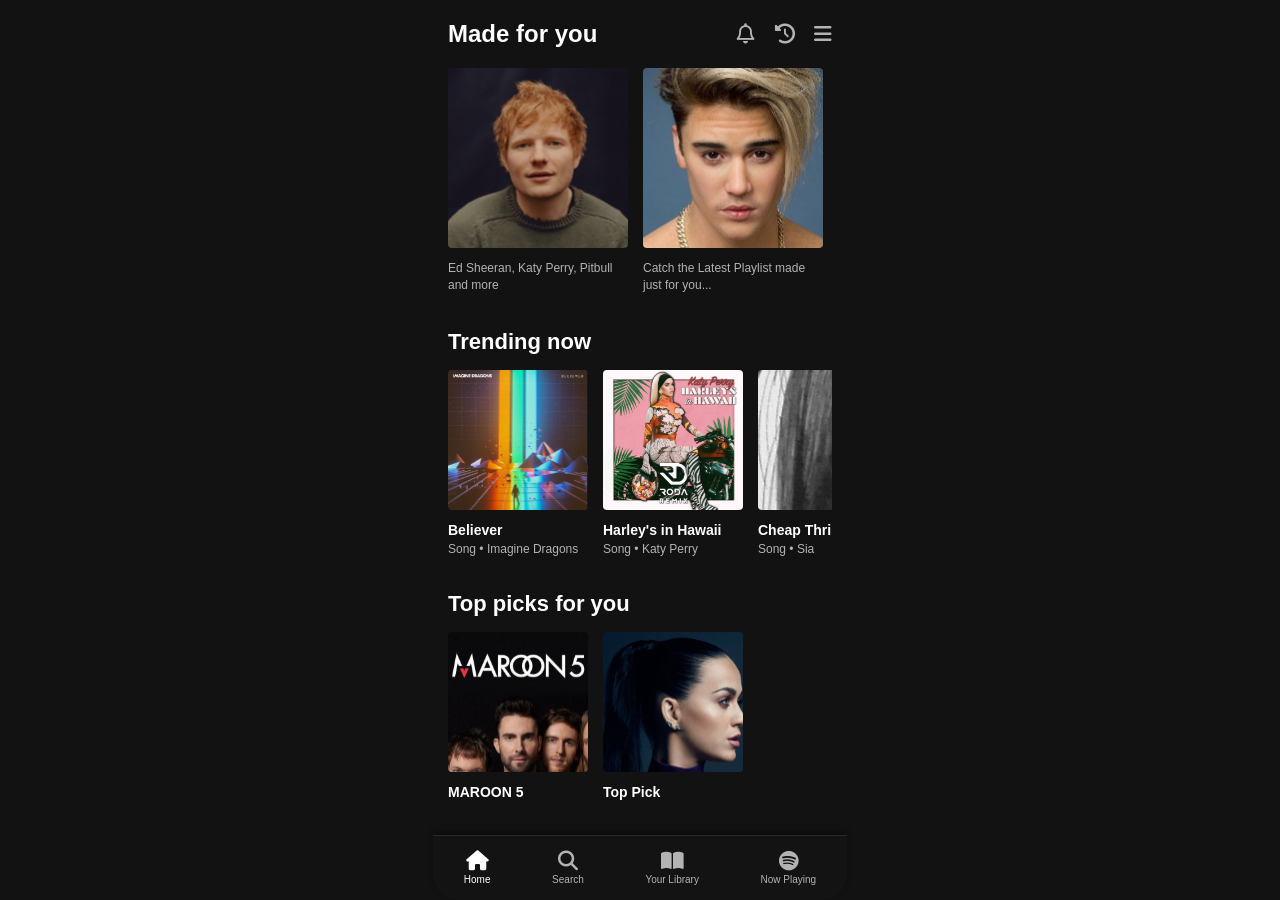
==== index.html @ 99dce5fa "add new file" ====
<!DOCTYPE html>
<html lang="en">

<head>
    <meta charset="UTF-8">
    <meta name="viewport" content="width=device-width, initial-scale=1.0">
    <meta http-equiv="refresh" content="0; url=Home.html">
    <title>Spotify</title>
</head>

<body>
</body>

</html>
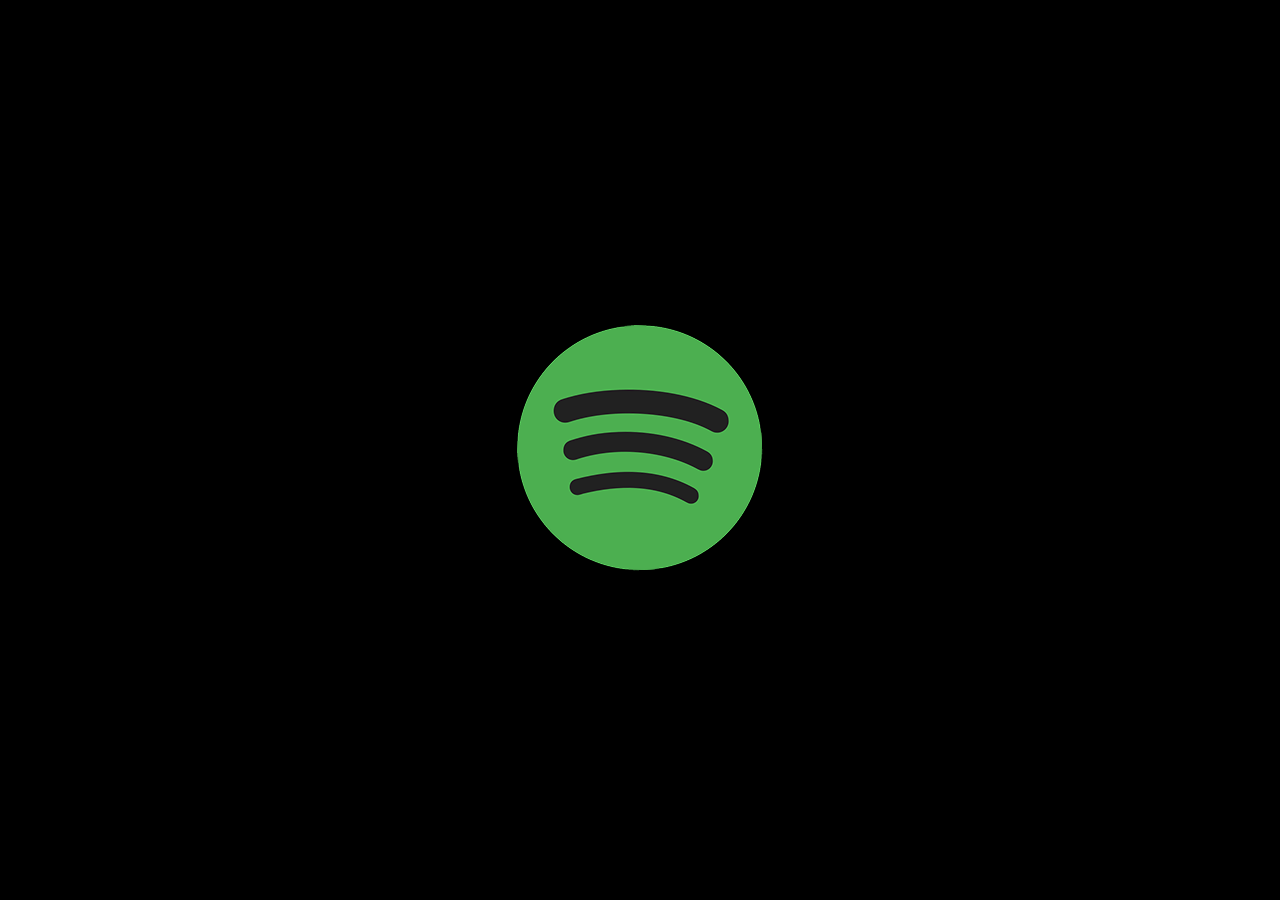
==== commit 89141fa5: "edit index file" ====
--- a/index.html
+++ b/index.html
@@ -4,7 +4,7 @@
 <head>
     <meta charset="UTF-8">
     <meta name="viewport" content="width=device-width, initial-scale=1.0">
-    <meta http-equiv="refresh" content="0; url=Home.html">
+    <meta http-equiv="refresh" content="0; url=startup.html">
     <title>Spotify</title>
 </head>
 
